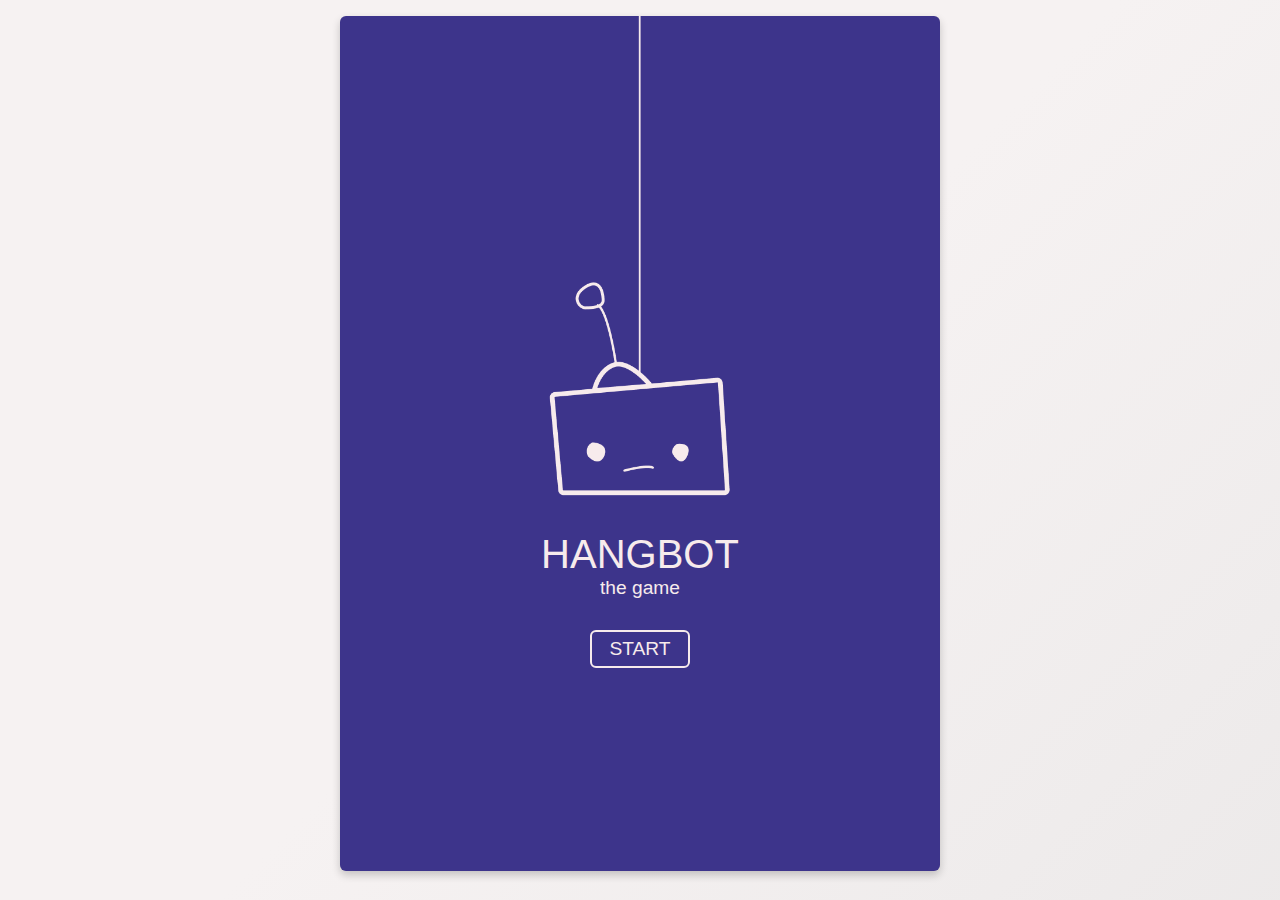
==== bionic.html @ b09cc8de "fixed sorted btn for time" ====
<!DOCTYPE html>
<html lang="en">
<head>
    <meta charset="UTF-8" />
    <meta name="viewport" content="width=device-width, initial-scale=1.0" />
    <title>Hangman Game</title>
    <script type="module" src="bionic.js"></script>
    <script type="module" src="svenska-ord.js"></script>
    <link rel="stylesheet" href="bionic.css" />
    <link rel="preconnect" href="https://fonts.googleapis.com" />
    <link rel="preconnect" href="https://fonts.gstatic.com" crossorigin />
    <link rel="stylesheet" href="/selection.css" />
    <link rel="stylesheet" href="/game.css" />
    <link rel="preconnect" href="https://fonts.googleapis.com" />
    <link rel="preconnect" href="https://fonts.gstatic.com" crossorigin />
    <link
    href="https://fonts.googleapis.com/css2?family=Quicksand:wght@300;400;600&display=swap"
    rel="stylesheet" />
    <link
    href="https://fonts.googleapis.com/css2?family=Quicksand:wght@300;400;600&display=swap"
    rel="stylesheet" />
    <link rel="stylesheet" href="media-queries.css">
  </head>
  <body>
    <main>
    <section class="start-screen" id="start-display">
      <div class="img-section">
        <img
          class="hangman-gif swing"
          src="img/hangbot-fp.png"
          alt="hangman getting hanged" />
      </div>
      <h1>HANGBOT</h1>
      <h2>the game</h2>
      <button class="play-btn">START</button>
    </section>

    <section class="selection-page" id="selection">
        <label for="user-input"> Användarnamn </label>
        <input id="user-input" maxlength="8"type="text" required/>
        <!-- <div class="save-btn">
            <button>SPARA</button>
        </div> -->
        <div class="level-btn">
            <button id="try-btn">Medium</button>
            <button id="hard-btn">Svår</button>
        </div>
        <div class="selection-page-text">
            <h2>Rädda MR Hangbot</h2>
       <p> Ditt mål är att gissa rätt ord för att MR Hangbott inte ska bli hängd. Han gillar inte att bli hängd.</p>
       <h2>Svårighetsgrad</h2>
        <p>Lätt svårighetsgrad innefattar ord med 10 eller mer bokstäver medans svår har mindre än 10 bokstäver.
        </p>
        <!-- <h2>Topplistan</h2>
        <p> Utmana dina vänner och försök att klara spelet med så få fel gissningar som möjligt. Lycka till!</p> -->
    </div>
        </section>
        <section class="game-screen" id="game-screen">
            <div class="user-score">
                <p id="user-name"></p>
                
                <p class="guesses">Fel: <span class="count">0</span>/6</p>
            </div>
            <div class="hangman-section">
                <img class="hangman" src="img/the-hangbot-0.png" alt="" />
                <div id="the-word"></div>
            </div>
            <div id="keyboard"></div>
        </section>
        <section class="game-over-screen game-over-screen-show">
            <div class="img-section">
                <img
                class="hangman-gif swing"
                src="img/the-hangbot-loosing-page.png"
                alt="hangman getting hanged"
                />
            </div>
            <div class="game-over-text-container">
                <h1>Du förlorade!</h1>
                <p>Bättre lycka nästa gång.</p>
                <p>Ordet var: <span id="game-over-word"></span></p>
            </div>
        </section>
            <section class="top-list-container">
                <div class="back-top-container">
                <button id="tillbaka-btn">
                    <img src="./img/turn-back.png" alt="">Tillbaka
                </button>
              </div>
                <h1>Topplista</h1>
              
                <div class="high-score">
                    <p class="user-information bold"><span>Namn</span> <span class="width bold">Vinst</span><span class="width bold">Längd</span><span class="width bold">Fel</span> 
					<span class="width"><button class="date-sort">Tid</button></span></p>
                    <ol class="ordered-top-list"></ol>
                    <div class="top-hangman">
                        <!-- <img src="/img/Group 1 (1).png" alt=""> -->
                    </div>
                </div>
            </section>

		<section>
			<section class="winner-screen winner-screen-show">
				<div class="winner-img-section">
				  <img
					src="img/the-hangbot-winning-page.png"
					alt="hangman getting hanged" />
				</div>
			<div class="winner-text-container">
				<h1>Du vann!</h1>
				<p>Grattis du klarade spelet på <span id="user-points"></span> antal gissningar.</p>
				<p>Ordet var: <span id="winner-word"></span></p>
			  </div>
		</section>
    </main>
    <footer>
            <div class="menu">
                <button id="menu-item-restart" class="menu-item-style">
                    <img src="img/symbol-restart.png" alt="" />
                    <p>Starta om</p>
                </button>
                
                <button id="menu-item-high" class="menu-item-style">
                    <img src="img/symbol-high-score.png" alt="" />
                    <p>Topplista</p>
                </button>
                <button id="menu-item-quit" class="menu-item-style">
                    <img src="img/symbol-quit.png" alt="" />
                    <p>Avsluta</p>
                </button>
            </div>
        </footer>
    </body>
</html>
---- bionic.css ----
* {
    box-sizing: border-box;
    margin: 0;
    padding: 0;
}

body {
    font-family: 'Poppins', sans-serif;
    font-weight: 400;
    /* background-image: linear-gradient(168deg, #2e2e2e -9.6%, #622EAA 43.81%, #373739 100.44%); */
    background-color: #3D348B;
    background-repeat: no-repeat;
    background-size: 200% 200%, 200% 200%, cover;
    color:#F7EBEC;
}

main {
    height: 90vh;
}

.hangman-gif {
    height: 500px;
    margin-bottom: 2em;
}

.img-section {
    margin: 0 auto;
}

.start-screen {
    display: flex;
    flex-direction: column;
    align-items: center;
}

h1 {
    font-size: 2.5em;
    font-weight: 200;
    text-align: center;}
h2 {    
    margin-bottom: 1.6em;
    font-weight: 300;
    font-size: 1.2em;
}

.play-btn {
    padding: 0.9em;
    font-size: 1.2em;
    height: 1em;
    background-color: rgba(255, 255, 255, 0);
    border-radius: 6px;
    border: 2px solid #F7EBEC;
    cursor: pointer;
    color:#F7EBEC;
    display:flex;
    text-align: center;
    align-items: center;
}

.play-btn:hover {
    color: #F7EBEC;
    background: #35ff69;
    transition: 0.1s;
    border-color: #35ff69;
}

/* Gung-effekt */
.swing {
    animation: swing ease-in-out 1s infinite alternate;
    transform-origin: center -20px;
    float:left;
}

.swing:after{
    position: absolute;  
    width: 20px; height: 20px;  
    border: 1px solid #999;
    top: -10px; left: 50%;
    z-index: 0;
    border-bottom: none;
    border-right: none;
    transform: rotate(45deg);
}

 
@keyframes swing {
    0% { transform: rotate(3deg); }
    100% { transform: rotate(-3deg); }
}
---- selection.css ----
.hide {
  display: none;
}

.selection-page {
  display: flex;
  flex-direction: column;
  /* background-color:rgba(255, 255, 255, 0.0); */
  padding-left: 3em;
  padding-right: 3em;
  /* padding-top: 5em; */
  /* padding-bottom: 5em; */
  /* align-items:center; */
  border-radius: 6px;
  justify-content: center;
  text-align: center;
  display: none;
  background-image: url(img/robo-about-page.png);
   background-position-y: -200px;
  background-position-x: -180px; 
  background-size: 130%; 
  background-repeat: no-repeat;
  /* height: 100vh; */
}
.selection-page h1 {
  padding-top: 20em;
}

label {
  font-size: 1.6em;
  padding-top: 14em;
}

.selection-page-text {
	padding-top: 3em;
	/* background-color: rgba(255, 255, 255, 0.1); */
	border-radius: 6px;
}
.selection-page h2 {
	padding-top: 1em;
}

.selection-page h2 {
	margin-bottom: 0;
	font-weight: 700;
}

.selection-page input {
  max-width: 35em;
  margin-top: 1em;
  border-radius: 6px;
  border: 2px solid#F7EBEC;
  background-color: #f7ebec;
  padding: 0.5em;
  color:#3d348b ;
  justify-content: center;
  align-items: center;
  text-align: center;
  font-weight: 700;
  font-size: 1.1em;
  
}

.level-btn > button {
  padding: 0.9em;
  font-size: 0.8em;
  height: 1em;
  background-color: rgba(255, 255, 255, 0);
  border-radius: 6px;
  border: 1px solid #f7ebec;
  cursor: pointer;
  color: #f7ebec;
  display: flex;
  text-align: center;
  align-items: center;
  font-size: 1.1em;
}

.level-btn {
  display: flex;
  flex-direction: row;
  justify-content: center;
  margin-top: 1.5em;
}

.level-btn button {
	margin: 0.2em;
}

.level-btn > button:hover {
  color: #f7ebec;
  background: #35ff69;
  transition: 0.1s;
  border-color: #35ff69;
}

.show {
  display: flex;
}

.menu-item-high {
  background-color: transparent;
  border: none;
  padding: 0;
  color: #f7ebec;
  cursor: pointer;
}

.menu-item-style {
  background-color: transparent;
  border: none;
  padding: 0;
  color: #f7ebec;
  cursor: pointer;
  /* overflow: hidden; */
  transition: transform 0.3s;
}

.menu-item-style:hover img {
  transform: scale(1.4); /* Scales the image to 120% on hover */
}
---- game.css ----
.game-screen {
  display: none;
  max-width: 350px;
  margin: 0 auto;

}

.show-game {
  display: block;
}

.hangman {
  /* filter: invert(1); */
  width: 90%;
}
.hangman-section {
  display: flex;
  flex-direction: column;
  /* background-color:rgba(255, 255, 255, 0.04); */
  margin-top: 2em;
  margin-left: 2em;
  margin-right: 2em;
  padding: 3em 0em 0em 0em;
  /* padding-top: 3em; */
  /* padding-bottom: 3em; */
  /* align-items:center; */
  border-radius: 6px;
  text-align: center;
  /* margin-bottom: 0; */
}

.user-score {
  display: flex;
  flex-direction: row;
  justify-content: space-between;
  padding: 0 2em;
  padding-top: 2em;
}

#the-word {
  margin-top: 2em;
  display: flex;
  flex-direction: row;
  justify-content: center;
  gap: 0.5em;
}
.hide-word {
  margin: 0;
  width: 2em;
  border-bottom: 1px solid #f7ebec;
  color: transparent;
}
.show-word {
  color: #f7ebec;
}

#keyboard {
  display: grid;
  grid-template-columns: repeat(11, auto);
  grid-template-rows: repeat(3, auto); /* Added grid-template-rows property */
  grid-gap: 3px;
  /* margin-top: 3em; */
  padding: 0.4em;
  border-radius: 6px;
  margin: 2em 2em;
}

.key {
  border: 1px solid #ccc;
  border-radius: 3px;
  font-size: 14px;
  font-weight: 600;
  cursor: pointer;
  color: #3d348b;
  background-color: #f7ebec;
  padding: 0.4em 0;
}
.key-disable-right {
  background-color: #35ff69;
  color: #f7ebec;
  border-color: #35ff69;
}
.key-disable-wrong {
  background-color: #c33149;
  color: #f7ebec;
  border-color: #c33149;
}

.key:nth-child(23) {
  grid-row: 3;
  grid-column: 3;
}
.key:nth-child(24) {
  grid-row: 3;
  grid-column: 4;
}
.key:nth-child(25) {
  grid-row: 3;
  grid-column: 5;
}
.key:nth-child(26) {
  grid-row: 3;
  grid-column: 6;
}
.key:nth-child(27) {
  grid-row: 3;
  grid-column: 7;
}
.key:nth-child(28) {
  grid-row: 3;
  grid-column: 8;
}
.key:nth-child(29) {
  grid-row: 3;
  grid-column: 9;
}

.menu {
  padding: 0 2em;
  display: none;
  flex-direction: row;
  justify-content: space-around;
  /* margin-top: 3em; */
  margin-bottom: 1em;
  max-width: 300px;
  margin: 0 auto;

}

.menu img {
  width: 3.2em;
  height: 3.2em;
  /* filter: invert(1); */
}

.menu-item {
  display: flex;
  flex-direction: column;
  align-items: center;
  gap: 0.2em;
}

/* Loosing page */
.game-over-screen,
.winner-screen {
  display: none;
  flex-direction: column;

}

.game-over-text-container,
.winner-text-container {
  text-align: center;
  margin-bottom: 4em;
}

.game-over-screen h1,
.winner-screen h1 {
  margin-bottom: 0.5em;
}

.game-over-screen p,
.winner-screen p {
  padding: 0.3em;
  font-size: 1.1em;
}

.top-hangman img {
  width: 60px;
  height: 100px;
}

.top-list-container {
  display: none;
  padding: 2em 1em;
  max-width: 500px;
  margin: 0 auto;
  height: 700px;
  padding-top: 0;
}

.high-score {
  padding-top: 2em;
}

.ordered-top-list > li {
  display: flex;
  flex-direction: row;
}

.ordered-top-list > li > span:first-child {
  flex-grow: 1;
  text-align: left;
  margin-left: 0;
}

.ordered-top-list > li span:last-child {
  width: 7.5em;
}

.user-information span:last-child {
  width: 7.5em;
}


.width {
  width: 2em;
  margin-left: 1em;
  text-align: right;
  margin-bottom: 0.4em;
}

.bold {
  font-weight: 600;
  /* font-size: 1.1em; */
}

.width img {
  width: 1em;
}

.user-information {
  display: flex;
}

.user-information > span:first-child {
  flex-grow: 1;
}

/* Winner section */
.winner-img-section img {
  height: 500px;
  margin-bottom: 2em;
  padding-top: 2em;
  margin-top: 1.6em;
}

.winner-img-section {
  display: flex;
  justify-content: center;

}

#tillbaka-btn {
  background-color:transparent;
  border:none;
  color:#f7ebec;
  display: flex;
  flex-direction: column;
  padding-top: 1em;
}

#tillbaka-btn img {
  filter: invert(100%);
  width: 30px;

}

.back-top-container {
  display: flex;
  flex-direction: row;
  margin-top: 0;
}

.back-top-container > img {
justify-content: flex-end;
}

.back-top-container h1 {
  text-align: center;
}
---- media-queries.css ----
@media only screen and (max-width: 600px) {

   
}



/* Media query for screens larger than 901 pixels */
@media only screen and (min-width: 601px) {
    /* FP / Body / Resets / Fonts etc */
    body {
        background-color: #d9d9d9;
        background-image: linear-gradient(315deg, #d9d9d9 0%, #f6f2f2 74%);
    }
        main {
        max-width: 600px;
        background-color: #3D348B;
        margin: 0 auto;
        border-radius: 6px;
        margin-top: 1em;
        box-shadow: 0 4px 8px rgba(0, 0, 0, 0.2);
        height: 95vh;
      }
    
    /* Selection screen */
    .selection-page {
        background-image: url(img/robo-about-page.png);
        background-position-y: -230px;
        background-position-x: -130px; 
        background-size: 95%; 
        background-repeat: no-repeat;
  
    }
   

    /* GAME SCREEN/ WINNING/ LOOSING/ TOPLIST PAGE */
  #keyboard {
    margin: 2em 2em 1em 2em;
  }

  
  .selection-page-text {
    padding-top: 0.8em;
  }
  .hangman {
    width: 50%;
    margin: 0 auto;
  }
  .hangman-section {
    padding: 3em 2em 0em 2em;
    
  }
  .menu {
    padding: 0 2em;
    margin: 0 auto;
  }
  .menu img {
    width: 2.5em;
    height: 2.5em;
  }

  .game-screen {
    max-width: none;
  
  }

  .game-over-screen,
    .winner-screen {
  display: none;
  flex-direction: column;
}

.winner-img-section img {
    margin-bottom:  0;
}

.game-over-text-container,
.winner-text-container {
  margin-bottom: 1em;
}
.hangman-gif {
  margin-bottom: 1em;;
}

.winner-img-section img {
  padding-top: 1em;
}

.top-list-container {
    height: 650px;
}

}
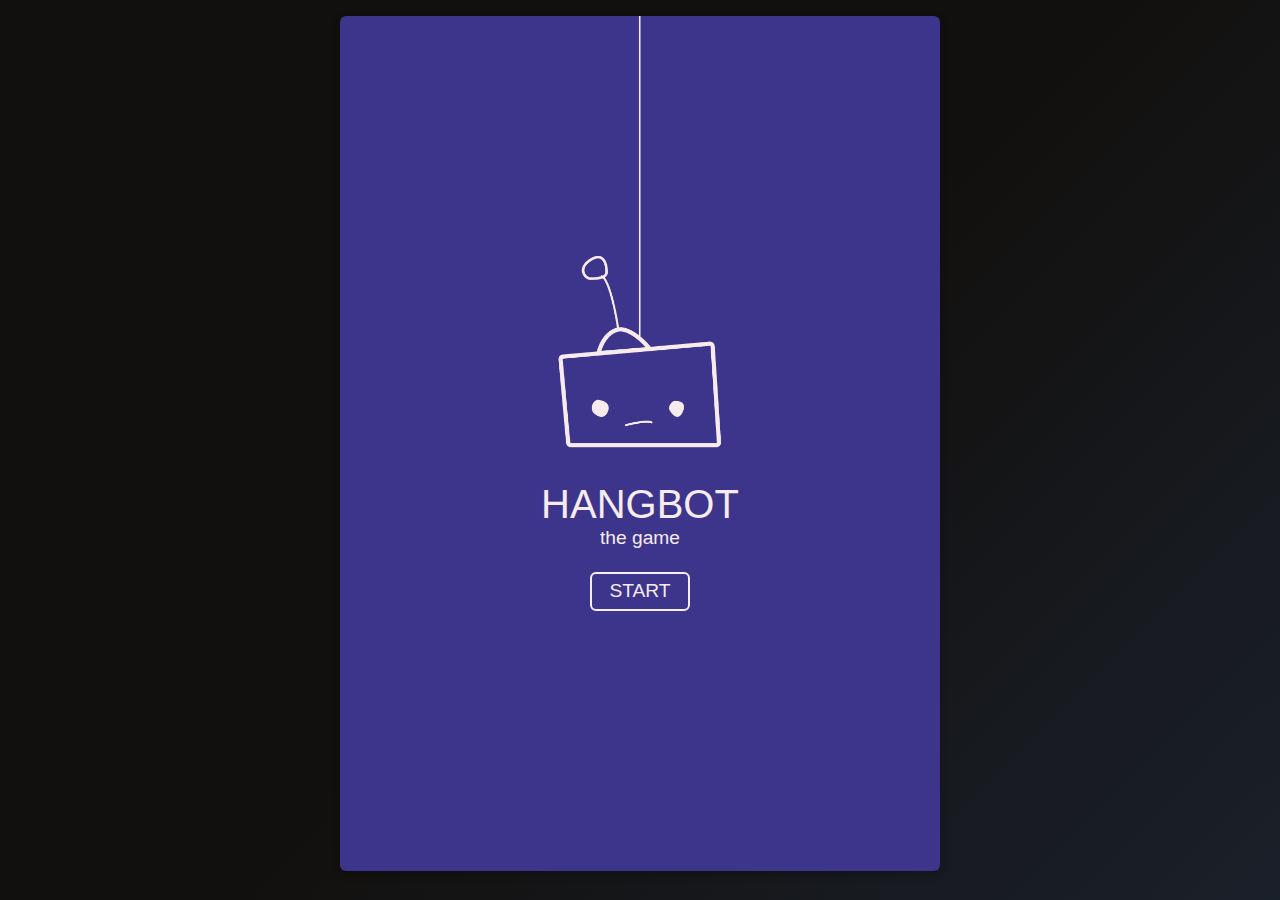
==== commit 57cf52ae: "Fixed the app so its responsive" ====
--- a/bionic.html
+++ b/bionic.html
@@ -1,134 +1,153 @@
 <!DOCTYPE html>
 <html lang="en">
-<head>
-    <meta charset="UTF-8" />
-    <meta name="viewport" content="width=device-width, initial-scale=1.0" />
-    <title>Hangman Game</title>
-    <script type="module" src="bionic.js"></script>
-    <script type="module" src="svenska-ord.js"></script>
-    <link rel="stylesheet" href="bionic.css" />
-    <link rel="preconnect" href="https://fonts.googleapis.com" />
-    <link rel="preconnect" href="https://fonts.gstatic.com" crossorigin />
-    <link rel="stylesheet" href="/selection.css" />
-    <link rel="stylesheet" href="/game.css" />
-    <link rel="preconnect" href="https://fonts.googleapis.com" />
-    <link rel="preconnect" href="https://fonts.gstatic.com" crossorigin />
-    <link
-    href="https://fonts.googleapis.com/css2?family=Quicksand:wght@300;400;600&display=swap"
-    rel="stylesheet" />
-    <link
-    href="https://fonts.googleapis.com/css2?family=Quicksand:wght@300;400;600&display=swap"
-    rel="stylesheet" />
-    <link rel="stylesheet" href="media-queries.css">
-  </head>
-  <body>
-    <main>
-    <section class="start-screen" id="start-display">
-      <div class="img-section">
-        <img
-          class="hangman-gif swing"
-          src="img/hangbot-fp.png"
-          alt="hangman getting hanged" />
-      </div>
-      <h1>HANGBOT</h1>
-      <h2>the game</h2>
-      <button class="play-btn">START</button>
-    </section>
+    <head>
+        <meta charset="UTF-8" />
+        <meta name="viewport" content="width=device-width, initial-scale=1.0" />
+        <title>Hangman Game</title>
+        <script type="module" src="bionic.js"></script>
+        <script type="module" src="svenska-ord.js"></script>
+        <link rel="stylesheet" href="bionic.css" />
+        <link rel="preconnect" href="https://fonts.googleapis.com" />
+        <link rel="preconnect" href="https://fonts.gstatic.com" crossorigin />
+        <link rel="stylesheet" href="/selection.css" />
+        <link rel="stylesheet" href="/game.css" />
+        <link rel="preconnect" href="https://fonts.googleapis.com" />
+        <link rel="preconnect" href="https://fonts.gstatic.com" crossorigin />
+        <link
+            href="https://fonts.googleapis.com/css2?family=Quicksand:wght@300;400;600&display=swap"
+            rel="stylesheet"
+        />
+        <link
+            href="https://fonts.googleapis.com/css2?family=Quicksand:wght@300;400;600&display=swap"
+            rel="stylesheet"
+        />
+        <link rel="stylesheet" href="media-queries.css" />
+    </head>
+    <body>
+        <main>
+            <section class="start-screen" id="start-display">
+                <div class="img-section">
+                    <img
+                        class="hangman-gif swing"
+                        src="img/hangbot-fp.png"
+                        alt="hangman getting hanged"
+                    />
+                </div>
+                <h1>HANGBOT</h1>
+                <h2>the game</h2>
+                <button class="play-btn">START</button>
+            </section>
 
-    <section class="selection-page" id="selection">
-        <label for="user-input"> Användarnamn </label>
-        <input id="user-input" maxlength="8"type="text" required/>
-        <!-- <div class="save-btn">
+            <section class="selection-page" id="selection">
+                <label for="user-input"> Användarnamn </label>
+                <input id="user-input" maxlength="8" type="text" required />
+                <!-- <div class="save-btn">
             <button>SPARA</button>
         </div> -->
-        <div class="level-btn">
-            <button id="try-btn">Medium</button>
-            <button id="hard-btn">Svår</button>
-        </div>
-        <div class="selection-page-text">
-            <h2>Rädda MR Hangbot</h2>
-       <p> Ditt mål är att gissa rätt ord för att MR Hangbott inte ska bli hängd. Han gillar inte att bli hängd.</p>
-       <h2>Svårighetsgrad</h2>
-        <p>Lätt svårighetsgrad innefattar ord med 10 eller mer bokstäver medans svår har mindre än 10 bokstäver.
-        </p>
-        <!-- <h2>Topplistan</h2>
+                <div class="level-btn">
+                    <button id="try-btn">Medium</button>
+                    <button id="hard-btn">Svår</button>
+                </div>
+                <div class="selection-page-text">
+                    <div>
+                        <h2>Rädda MR Hangbot</h2>
+                        <p>
+                            Ditt mål är att gissa rätt ord för att MR Hangbott
+                            inte ska bli hängd. Han gillar inte att bli hängd.
+                        </p>
+                    </div>
+                    <div>
+                        <h2>Svårighetsgrad</h2>
+                        <p>
+                            Lätt svårighetsgrad innefattar ord med 10 eller mer
+                            bokstäver medans svår har mindre än 10 bokstäver.
+                        </p>
+                    </div>
+                    <!-- <h2>Topplistan</h2>
         <p> Utmana dina vänner och försök att klara spelet med så få fel gissningar som möjligt. Lycka till!</p> -->
-    </div>
-        </section>
-        <section class="game-screen" id="game-screen">
-            <div class="user-score">
-                <p id="user-name"></p>
-                
-                <p class="guesses">Fel: <span class="count">0</span>/6</p>
-            </div>
-            <div class="hangman-section">
-                <img class="hangman" src="img/the-hangbot-0.png" alt="" />
-                <div id="the-word"></div>
-            </div>
-            <div id="keyboard"></div>
-        </section>
-        <section class="game-over-screen game-over-screen-show">
-            <div class="img-section">
-                <img
-                class="hangman-gif swing"
-                src="img/the-hangbot-loosing-page.png"
-                alt="hangman getting hanged"
-                />
-            </div>
-            <div class="game-over-text-container">
-                <h1>Du förlorade!</h1>
-                <p>Bättre lycka nästa gång.</p>
-                <p>Ordet var: <span id="game-over-word"></span></p>
-            </div>
-        </section>
+                </div>
+            </section>
+            <section class="game-screen" id="game-screen">
+                <div class="user-score">
+                    <p id="user-name"></p>
+
+                    <p class="guesses">Fel: <span class="count">0</span>/6</p>
+                </div>
+                <div class="hangman-section">
+                    <img class="hangman" src="img/the-hangbot-0.png" alt="" />
+                    <div id="the-word"></div>
+                    <div id="keyboard"></div>
+                </div>
+            </section>
+            <section class="game-over-screen game-over-screen-show">
+                <div class="img-section">
+                    <img
+                        class="hangman-gif swing"
+                        src="img/the-hangbot-loosing-page.png"
+                        alt="hangman getting hanged"
+                    />
+                </div>
+                <div class="game-over-text-container">
+                    <h1>Du förlorade!</h1>
+                    <p>Bättre lycka nästa gång.</p>
+                    <p>Ordet var: <span id="game-over-word"></span></p>
+                </div>
+            </section>
             <section class="top-list-container">
                 <div class="back-top-container">
-                <button id="tillbaka-btn">
-                    <img src="./img/turn-back.png" alt="">Tillbaka
-                </button>
-              </div>
+                    <button id="tillbaka-btn">
+                        <img src="./img/turn-back.png" alt="" />Tillbaka
+                    </button>
+                </div>
                 <h1>Topplista</h1>
-              
-                <div class="high-score">
-                    <p class="user-information bold"><span>Namn</span> <span class="width bold">Vinst</span><span class="width bold">Längd</span><span class="width bold">Fel</span> 
-					<span class="width"><button class="date-sort">Tid</button></span></p>
-                    <ol class="ordered-top-list"></ol>
-                    <div class="top-hangman">
-                        <!-- <img src="/img/Group 1 (1).png" alt=""> -->
-                    </div>
+
+                <p class="user-information bold">
+                    <span>Namn</span> <span class="width bold">Vinst</span
+                    ><span class="width bold">Längd</span
+                    ><span class="width bold">Fel</span>
+                    <span class="width"
+                        ><button class="date-sort">Tid</button></span
+                    >
+                </p>
+                <ol class="ordered-top-list"></ol>
+                <div class="top-hangman">
+                    <!-- <img src="/img/Group 1 (1).png" alt=""> -->
+                </div>
+                <div class="high-score"></div>
+            </section>
+            <section class="winner-screen winner-screen-show">
+                <div class="winner-img-section">
+                    <img
+                        src="img/the-hangbot-winning-page.png"
+                        alt="hangman getting hanged"
+                    />
+                </div>
+                <div class="winner-text-container">
+                    <h1>Du vann!</h1>
+                    <p>
+                        Grattis du klarade spelet på
+                        <span id="user-points"></span> antal gissningar.
+                    </p>
+                    <p>Ordet var: <span id="winner-word"></span></p>
                 </div>
             </section>
+            <section>
+                <div class="menu">
+                    <button id="menu-item-restart" class="menu-item-style">
+                        <img src="img/symbol-restart.png" alt="" />
+                        <p>Starta om</p>
+                    </button>
 
-		<section>
-			<section class="winner-screen winner-screen-show">
-				<div class="winner-img-section">
-				  <img
-					src="img/the-hangbot-winning-page.png"
-					alt="hangman getting hanged" />
-				</div>
-			<div class="winner-text-container">
-				<h1>Du vann!</h1>
-				<p>Grattis du klarade spelet på <span id="user-points"></span> antal gissningar.</p>
-				<p>Ordet var: <span id="winner-word"></span></p>
-			  </div>
-		</section>
-    </main>
-    <footer>
-            <div class="menu">
-                <button id="menu-item-restart" class="menu-item-style">
-                    <img src="img/symbol-restart.png" alt="" />
-                    <p>Starta om</p>
-                </button>
-                
-                <button id="menu-item-high" class="menu-item-style">
-                    <img src="img/symbol-high-score.png" alt="" />
-                    <p>Topplista</p>
-                </button>
-                <button id="menu-item-quit" class="menu-item-style">
-                    <img src="img/symbol-quit.png" alt="" />
-                    <p>Avsluta</p>
-                </button>
-            </div>
-        </footer>
+                    <button id="menu-item-high" class="menu-item-style">
+                        <img src="img/symbol-high-score.png" alt="" />
+                        <p>Topplista</p>
+                    </button>
+                    <button id="menu-item-quit" class="menu-item-style">
+                        <img src="img/symbol-quit.png" alt="" />
+                        <p>Avsluta</p>
+                    </button>
+                </div>
+            </section>
+        </main>
     </body>
 </html>
--- a/bionic.css
+++ b/bionic.css
@@ -15,12 +15,16 @@
 }
 
 main {
-    height: 90vh;
+    height: 100vh;
+    display: flex;
+    flex-direction: column;
+    justify-content: space-between;
+
 }
 
 .hangman-gif {
-    height: 500px;
-    margin-bottom: 2em;
+    height: 450px;
+    margin-bottom: 1.5em;
 }
 
 .img-section {
@@ -38,7 +42,7 @@
     font-weight: 200;
     text-align: center;}
 h2 {    
-    margin-bottom: 1.6em;
+    margin-bottom: 1.2em;
     font-weight: 300;
     font-size: 1.2em;
 }
@@ -59,9 +63,9 @@
 
 .play-btn:hover {
     color: #F7EBEC;
-    background: #35ff69;
+    background: #68edc6;
     transition: 0.1s;
-    border-color: #35ff69;
+    border-color: #68edc6;
 }
 
 /* Gung-effekt */
--- a/selection.css
+++ b/selection.css
@@ -15,24 +15,22 @@
   justify-content: center;
   text-align: center;
   display: none;
-  background-image: url(img/robo-about-page.png);
+  /* background-image: url(img/robo-about-page.png);
    background-position-y: -200px;
   background-position-x: -180px; 
-  background-size: 130%; 
+  background-size: 130%;  */
   background-repeat: no-repeat;
+
   /* height: 100vh; */
-}
-.selection-page h1 {
-  padding-top: 20em;
 }
 
 label {
   font-size: 1.6em;
-  padding-top: 14em;
+  padding-top: 8em;
 }
 
 .selection-page-text {
-	padding-top: 3em;
+	padding-top: 0.8em;
 	/* background-color: rgba(255, 255, 255, 0.1); */
 	border-radius: 6px;
 }
@@ -89,9 +87,9 @@
 
 .level-btn > button:hover {
   color: #f7ebec;
-  background: #35ff69;
+  background: #68edc6;
   transition: 0.1s;
-  border-color: #35ff69;
+  border-color: #68edc6;
 }
 
 .show {
@@ -116,6 +114,6 @@
   transition: transform 0.3s;
 }
 
-.menu-item-style:hover img {
-  transform: scale(1.4); /* Scales the image to 120% on hover */
+.menu-item-style:hover img, .menu-item-style.active img {
+  transform: scale(1.4);
 }--- a/game.css
+++ b/game.css
@@ -2,25 +2,31 @@
   display: none;
   max-width: 350px;
   margin: 0 auto;
+  flex-direction: column;
+  justify-content: space-between;
+  height: 85vh;
 
 }
 
 .show-game {
-  display: block;
+  display: flex;
 }
 
 .hangman {
   /* filter: invert(1); */
   width: 90%;
+  margin: 0 auto;
+  padding-top: 0.5em;
+
 }
 .hangman-section {
   display: flex;
   flex-direction: column;
+  justify-content: space-between;
   /* background-color:rgba(255, 255, 255, 0.04); */
-  margin-top: 2em;
+  /* margin-top: 2em; */
   margin-left: 2em;
   margin-right: 2em;
-  padding: 3em 0em 0em 0em;
   /* padding-top: 3em; */
   /* padding-bottom: 3em; */
   /* align-items:center; */
@@ -62,7 +68,7 @@
   /* margin-top: 3em; */
   padding: 0.4em;
   border-radius: 6px;
-  margin: 2em 2em;
+  padding-top: 2em
 }
 
 .key {
@@ -76,14 +82,14 @@
   padding: 0.4em 0;
 }
 .key-disable-right {
-  background-color: #35ff69;
+  background-color: #68edc6;
   color: #f7ebec;
-  border-color: #35ff69;
+  border-color: #68edc6;
 }
 .key-disable-wrong {
-  background-color: #c33149;
+  background-color: #ec0868;
   color: #f7ebec;
-  border-color: #c33149;
+  border-color: #ec0868;
 }
 
 .key:nth-child(23) {
@@ -121,9 +127,10 @@
   flex-direction: row;
   justify-content: space-around;
   /* margin-top: 3em; */
-  margin-bottom: 1em;
+  /* margin-bottom: 1em; */
   max-width: 300px;
   margin: 0 auto;
+  padding-bottom: 0.8em;
 
 }
 
@@ -151,13 +158,15 @@
 .game-over-text-container,
 .winner-text-container {
   text-align: center;
-  margin-bottom: 4em;
-}
-
-.game-over-screen h1,
+  max-width: 350px;
+  margin: 0 auto;
+  /* margin-bottom: 4em; */
+}
+
+/* .game-over-screen h1,
 .winner-screen h1 {
   margin-bottom: 0.5em;
-}
+} */
 
 .game-over-screen p,
 .winner-screen p {
@@ -180,16 +189,23 @@
 }
 
 .high-score {
-  padding-top: 2em;
+  /* padding-top: 2em; */
+  max-height: 400px; 
+    overflow-y: auto;
+    box-sizing: border-box;
+    padding: 2em 0.2em;
+    width: 320px;
+   
 }
 
 .ordered-top-list > li {
   display: flex;
   flex-direction: row;
+  justify-content: space-between;
 }
 
 .ordered-top-list > li > span:first-child {
-  flex-grow: 1;
+  /* flex-grow: 1; */
   text-align: left;
   margin-left: 0;
 }
@@ -205,34 +221,52 @@
 
 .width {
   width: 2em;
-  margin-left: 1em;
+  /* margin-left: 0.5em; */
   text-align: right;
   margin-bottom: 0.4em;
 }
 
+.user-information button {
+  font-weight: 600;
+  background: none;
+    border: none;
+    padding: 0;
+    margin: 0;
+    cursor: pointer;
+    box-shadow: none;
+    text-decoration: none;
+    color:#f7ebec;
+    font-size: 1em;
+
+}
 .bold {
   font-weight: 600;
   /* font-size: 1.1em; */
 }
 
+p.user-information.bold {
+  padding-top: 2em;
+}
+
 .width img {
   width: 1em;
 }
 
 .user-information {
   display: flex;
+  justify-content: space-between;
 }
 
 .user-information > span:first-child {
-  flex-grow: 1;
+  /* flex-grow: 1; */
 }
 
 /* Winner section */
 .winner-img-section img {
-  height: 500px;
-  margin-bottom: 2em;
-  padding-top: 2em;
-  margin-top: 1.6em;
+  height: 450px;
+  padding-bottom: 1.5em;
+  padding-top: 1.5em;
+  /* margin-top: 1.6em; */
 }
 
 .winner-img-section {
@@ -248,13 +282,21 @@
   display: flex;
   flex-direction: column;
   padding-top: 1em;
+  transition: transform 0.3s;
+
 }
 
 #tillbaka-btn img {
-  filter: invert(100%);
-  width: 30px;
-
-}
+  /* filter: invert(100%); */
+  width: 3.2em;
+}
+#tillbaka-btn img:hover {
+  transform: scale(1.4);
+  cursor: pointer;
+
+
+}
+
 
 .back-top-container {
   display: flex;
--- a/media-queries.css
+++ b/media-queries.css
@@ -1,7 +1,9 @@
-@media only screen and (max-width: 600px) {
+/* @media only screen and (min-width: 400px) and (max-width: 600px) {
+    .hangman-section {
+        padding: 0em;
+      }
+} */
 
-   
-}
 
 
 
@@ -9,8 +11,9 @@
 @media only screen and (min-width: 601px) {
     /* FP / Body / Resets / Fonts etc */
     body {
-        background-color: #d9d9d9;
-        background-image: linear-gradient(315deg, #d9d9d9 0%, #f6f2f2 74%);
+        background-color: #2b4162;
+        background-image: linear-gradient(315deg, #2b4162 0%, #12100e 74%);
+        
     }
         main {
         max-width: 600px;
@@ -31,27 +34,49 @@
         background-repeat: no-repeat;
   
     }
+
+    .selection-page label {
+        padding-bottom: 1em;
+        padding-top: 14em;
+    }
+    .selection-page input {
+        max-width: 300px;
+        margin: 0 auto;
+      }
+    
+      
+      .selection-page-text {
+        padding-top: 0.8em;
+        max-width: 500px;
+        margin: 0 auto;
+        display: flex;
+        padding-left: 0;
+        padding-right: 0;
+      }
+
+      .selection-page-text p {
+        padding: 0 1em;
+        
+      }
    
 
     /* GAME SCREEN/ WINNING/ LOOSING/ TOPLIST PAGE */
   #keyboard {
-    margin: 2em 2em 1em 2em;
+    margin: 0.5em 0em 1em 0em;
+    padding-left: 0.5em;
+    padding-right: 0.5em;
   }
 
-  
-  .selection-page-text {
-    padding-top: 0.8em;
-  }
+
   .hangman {
     width: 50%;
     margin: 0 auto;
   }
   .hangman-section {
-    padding: 3em 2em 0em 2em;
-    
+    padding: 1em 2em 0em 2em;
   }
   .menu {
-    padding: 0 2em;
+    padding: 0.5em 2em;
     margin: 0 auto;
   }
   .menu img {
@@ -61,7 +86,14 @@
 
   .game-screen {
     max-width: none;
+    margin-left: 0;
+    margin-right: 0;
   
+  }
+
+  .user-score {
+    padding-left: 3.5em;
+    padding-right: 3.5em;
   }
 
   .game-over-screen,
@@ -90,4 +122,6 @@
     height: 650px;
 }
 
-}+}
+
+
